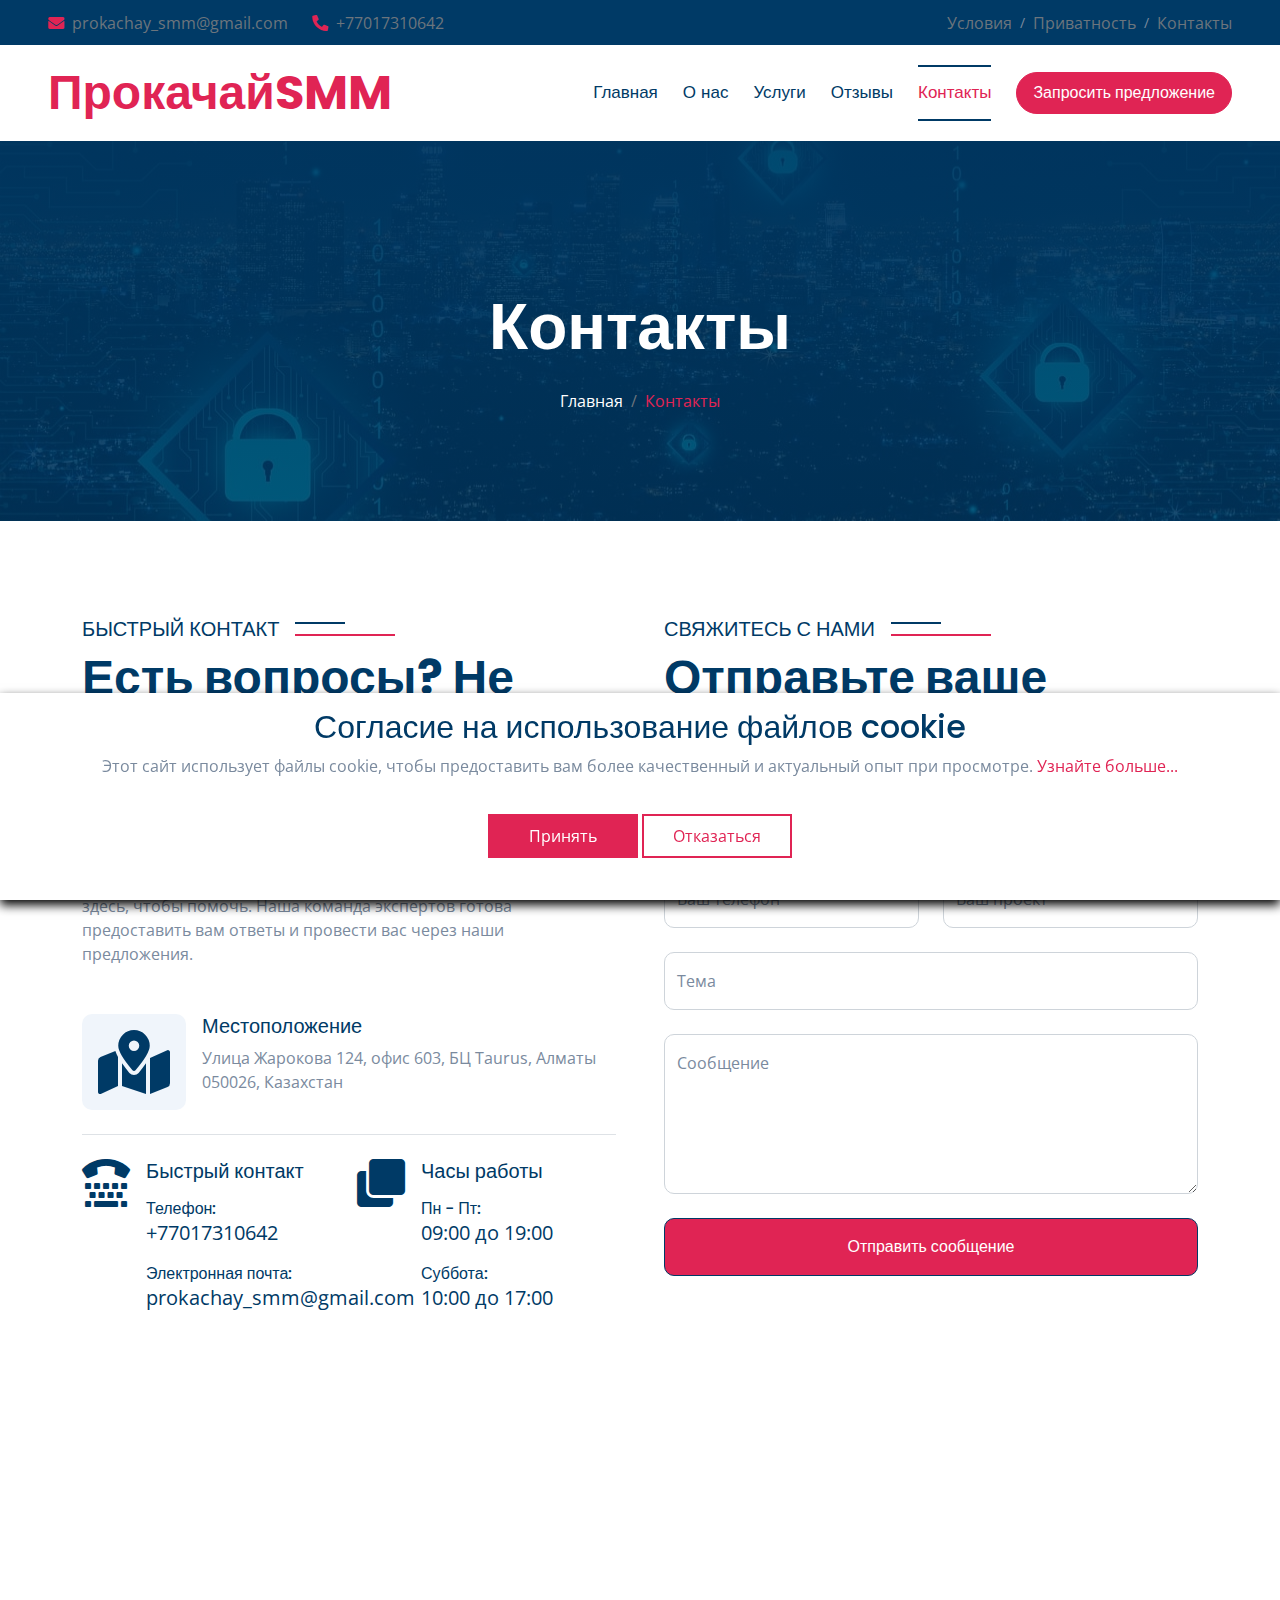
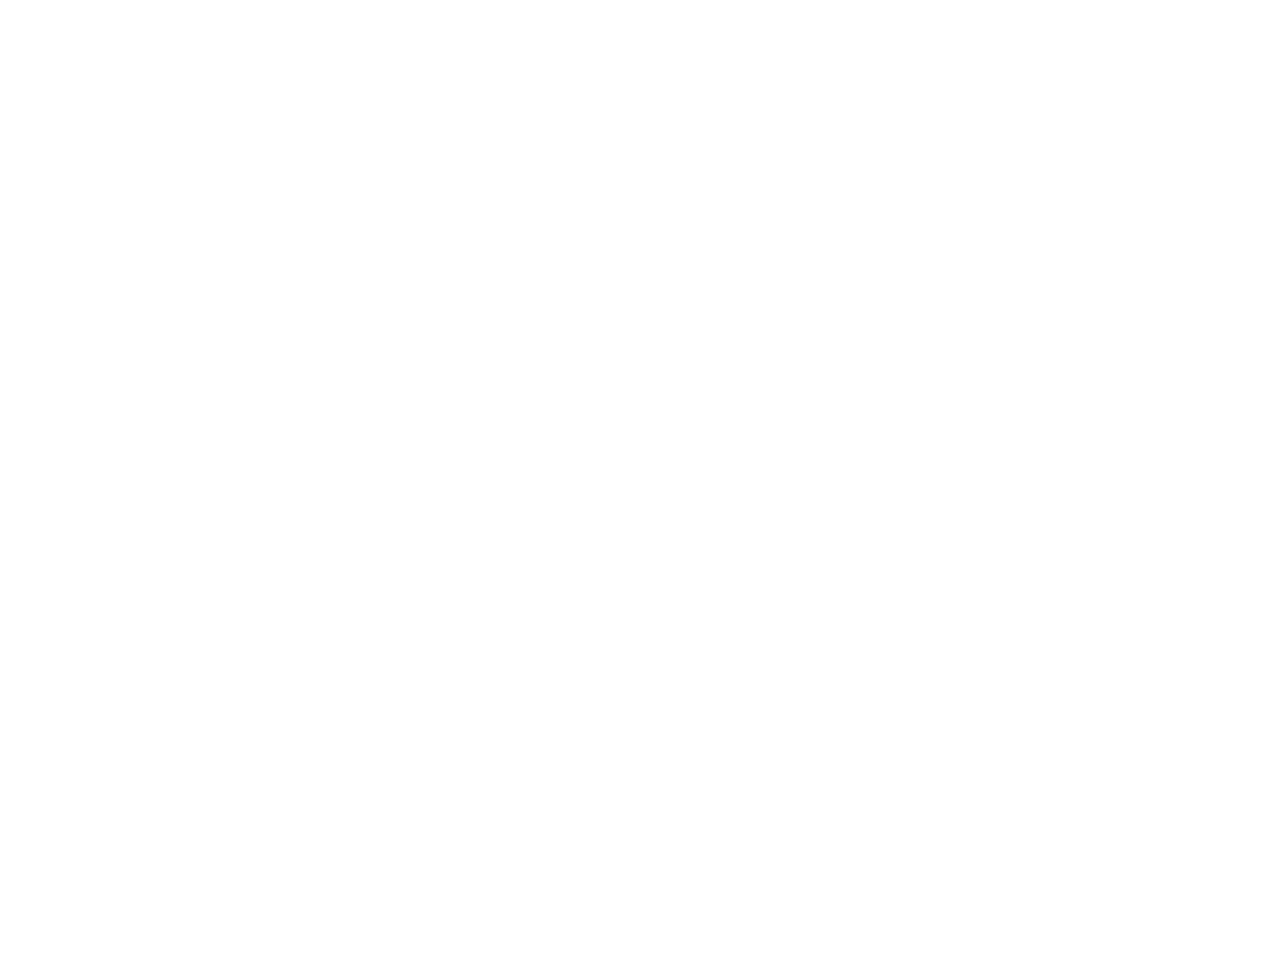
==== contact.html @ 14e6d7eb "WIP" ====
<!DOCTYPE html>
<html lang="en">
    <head>
        <meta charset="utf-8" />
        <title>ПрокачайSMM</title>
        <meta content="width=device-width, initial-scale=1.0" name="viewport" />
        <meta content="" name="keywords" />
        <meta content="" name="description" />

        <!-- Google Web Fonts -->
        <link rel="preconnect" href="https://fonts.googleapis.com" />
        <link rel="preconnect" href="https://fonts.gstatic.com" crossorigin />
        <link
            href="https://fonts.googleapis.com/css2?family=Open+Sans:wght@400;500;600;700&family=Poppins:wght@200;300;400;500;600&display=swap"
            rel="stylesheet"
        />

        <!-- Icon Font Stylesheet -->
        <link
            rel="stylesheet"
            href="https://use.fontawesome.com/releases/v5.15.4/css/all.css"
        />
        <link
            href="https://cdn.jsdelivr.net/npm/bootstrap-icons@1.4.1/font/bootstrap-icons.css"
            rel="stylesheet"
        />

        <link rel="shortcut icon" href="img/logo.png" type="image/x-icon" />

        <!-- Libraries Stylesheet -->
        <link href="lib/animate/animate.min.css" rel="stylesheet" />
        <link
            href="lib/owlcarousel/assets/owl.carousel.min.css"
            rel="stylesheet"
        />

        <!-- Customized Bootstrap Stylesheet -->
        <link href="css/bootstrap.min.css" rel="stylesheet" />

        <!-- Template Stylesheet -->
        <link href="css/style.css" rel="stylesheet" />
    </head>

    <body>
        <!-- Spinner Start -->
        <div
            id="spinner"
            class="show bg-white position-fixed translate-middle w-100 vh-100 top-50 start-50 d-flex align-items-center justify-content-center"
        >
            <div
                class="spinner-border text-secondary"
                style="width: 3rem; height: 3rem"
                role="status"
            >
                <span class="sr-only">Loading...</span>
            </div>
        </div>
        <!-- Spinner End -->

        <!-- Topbar Start -->
        <div class="container-fluid bg-primary px-5 d-none d-lg-block">
            <div class="row gx-0 align-items-center">
                <div class="col-lg-6 text-center text-lg-start mb-lg-0">
                    <div class="d-flex">
                        <a href="#" class="text-muted me-4"
                            ><i class="fas fa-envelope text-secondary me-2"></i
                            >prokachay_smm@gmail.com</a
                        >
                        <a href="#" class="text-muted me-0"
                            ><i class="fas fa-phone-alt text-secondary me-2"></i
                            >+77017310642</a
                        >
                    </div>
                </div>
                <div class="col-lg-6 text-center text-lg-end">
                    <div
                        class="d-inline-flex align-items-center"
                        style="height: 45px"
                    >
                        <a href="terms-of-use.html" class="text-muted me-2">
                            Условия</a
                        ><small> / </small>
                        <a href="privacy-policy.html" class="text-muted mx-2">
                            Приватность</a
                        ><small> / </small>
                        <a href="contact.html" class="text-muted ms-2">
                            Контакты</a
                        >
                    </div>
                </div>
            </div>
        </div>
        <!-- Topbar End -->

        <!-- Navbar & Hero Start -->
        <div class="container-fluid nav-bar p-0">
            <nav
                class="navbar navbar-expand-lg navbar-light bg-white px-4 px-lg-5 py-3 py-lg-0"
            >
                <a href="" class="navbar-brand p-0">
                    <h1 class="display-5 text-secondary m-0">ПрокачайSMM</h1>
                </a>
                <button
                    class="navbar-toggler"
                    type="button"
                    data-bs-toggle="collapse"
                    data-bs-target="#navbarCollapse"
                >
                    <span class="fa fa-bars"></span>
                </button>
                <div class="collapse navbar-collapse" id="navbarCollapse">
                    <div class="navbar-nav ms-auto py-0">
                        <a href="index.html" class="nav-item nav-link"
                            >Главная</a
                        >
                        <a href="about.html" class="nav-item nav-link">О нас</a>
                        <a href="service.html" class="nav-item nav-link"
                            >Услуги</a
                        >
                        <a href="testimonial.html" class="nav-item nav-link"
                            >Отзывы</a
                        >
                        <a href="contact.html" class="nav-item nav-link active"
                            >Контакты</a
                        >
                    </div>
                    <a
                        href="contact.html"
                        class="btn btn-primary border-secondary rounded-pill py-2 px-4 px-lg-3 mb-3 mb-md-3 mb-lg-0"
                        >Запросить предложение</a
                    >
                </div>
            </nav>
        </div>
        <!-- Navbar & Hero End -->
        <!-- Modal Search Start -->
        <div
            class="modal fade"
            id="searchModal"
            tabindex="-1"
            aria-labelledby="exampleModalLabel"
            aria-hidden="true"
        >
            <div class="modal-dialog modal-fullscreen">
                <div class="modal-content rounded-0">
                    <div class="modal-header">
                        <h4
                            class="modal-title text-secondary mb-0"
                            id="exampleModalLabel"
                        >
                            Search by keyword
                        </h4>
                        <button
                            type="button"
                            class="btn-close"
                            data-bs-dismiss="modal"
                            aria-label="Close"
                        ></button>
                    </div>
                    <div class="modal-body d-flex align-items-center">
                        <div class="input-group w-75 mx-auto d-flex">
                            <input
                                type="search"
                                class="form-control p-3"
                                placeholder="keywords"
                                aria-describedby="search-icon-1"
                            />
                            <span
                                id="search-icon-1"
                                class="input-group-text p-3"
                                ><i class="fa fa-search"></i
                            ></span>
                        </div>
                    </div>
                </div>
            </div>
        </div>
        <!-- Modal Search End -->

        <!-- Header Start -->
        <div class="container-fluid bg-breadcrumb">
            <div class="container text-center py-5" style="max-width: 900px">
                <h3
                    class="text-white display-3 mb-4 wow fadeInDown"
                    data-wow-delay="0.1s"
                >
                    Контакты
                </h3>
                <ol
                    class="breadcrumb justify-content-center text-white mb-0 wow fadeInDown"
                    data-wow-delay="0.3s"
                >
                    <li class="breadcrumb-item">
                        <a href="index.html" class="text-white">Главная</a>
                    </li>
                    <li class="breadcrumb-item active text-secondary">
                        Контакты
                    </li>
                </ol>
            </div>
        </div>
        <!-- Header End -->

        <!-- Contact Start -->
        <div class="container-fluid contact overflow-hidden py-5">
            <div class="container py-5">
                <div class="row g-5 mb-5">
                    <div class="col-lg-6 wow fadeInLeft" data-wow-delay="0.1s">
                        <div class="sub-style">
                            <h5 class="sub-title text-primary pe-3">
                                Быстрый контакт
                            </h5>
                        </div>
                        <h1 class="display-5 mb-4">
                            Есть вопросы? Не стесняйтесь обращаться к нам
                        </h1>
                        <p class="mb-5">
                            Если у вас есть какие-либо вопросы или вам нужна
                            дополнительная информация о наших услугах в области
                            SMM, мы здесь, чтобы помочь. Наша команда экспертов
                            готова предоставить вам ответы и провести вас через
                            наши предложения.
                        </p>
                        <div class="d-flex border-bottom mb-4 pb-4">
                            <i
                                class="fas fa-map-marked-alt fa-4x text-primary bg-light p-3 rounded"
                            ></i>
                            <div class="ps-3">
                                <h5>Местоположение</h5>
                                <p>
                                    Улица Жарокова 124, офис 603, БЦ Taurus,
                                    Алматы 050026, Казахстан
                                </p>
                            </div>
                        </div>
                        <div class="row g-3">
                            <div class="col-xl-6">
                                <div class="d-flex">
                                    <i
                                        class="fas fa-tty fa-3x text-primary"
                                    ></i>
                                    <div class="ps-3">
                                        <h5 class="mb-3">Быстрый контакт</h5>
                                        <div class="mb-3">
                                            <h6 class="mb-0">Телефон:</h6>
                                            <a
                                                href="#"
                                                class="fs-5 text-primary"
                                                >+77017310642</a
                                            >
                                        </div>
                                        <div class="mb-3">
                                            <h6 class="mb-0">
                                                Электронная почта:
                                            </h6>
                                            <a
                                                href="#"
                                                class="fs-5 text-primary"
                                                >prokachay_smm@gmail.com</a
                                            >
                                        </div>
                                    </div>
                                </div>
                            </div>
                            <div class="col-xl-6">
                                <div class="d-flex">
                                    <i
                                        class="fas fa-clone fa-3x text-primary"
                                    ></i>
                                    <div class="ps-3">
                                        <h5 class="mb-3">Часы работы</h5>
                                        <div class="mb-3">
                                            <h6 class="mb-0">Пн - Пт:</h6>
                                            <a
                                                href="#"
                                                class="fs-5 text-primary"
                                                >09:00 до 19:00</a
                                            >
                                        </div>
                                        <div class="mb-3">
                                            <h6 class="mb-0">Суббота:</h6>
                                            <a
                                                href="#"
                                                class="fs-5 text-primary"
                                                >10:00 до 17:00</a
                                            >
                                        </div>
                                    </div>
                                </div>
                            </div>
                        </div>
                    </div>
                    <div class="col-lg-6 wow fadeInRight" data-wow-delay="0.3">
                        <div class="sub-style">
                            <h5 class="sub-title text-primary pe-3">
                                Свяжитесь с нами
                            </h5>
                        </div>
                        <h1 class="display-5 mb-4">Отправьте ваше сообщение</h1>
                        <form>
                            <div class="row g-4">
                                <div class="col-lg-12 col-xl-6">
                                    <div class="form-floating">
                                        <input
                                            type="text"
                                            class="form-control"
                                            id="name"
                                            placeholder="Ваше имя"
                                        />
                                        <label for="name">Ваше имя</label>
                                    </div>
                                </div>
                                <div class="col-lg-12 col-xl-6">
                                    <div class="form-floating">
                                        <input
                                            type="email"
                                            class="form-control"
                                            id="email"
                                            placeholder="Ваша почта"
                                        />
                                        <label for="email">Ваша почта</label>
                                        <div
                                            id="result"
                                            style="color: red; font-size: 12px"
                                        ></div>
                                    </div>
                                </div>
                                <div class="col-lg-12 col-xl-6">
                                    <div class="form-floating">
                                        <input
                                            type="phone"
                                            class="form-control"
                                            id="phone"
                                            placeholder="Телефон"
                                        />
                                        <label for="phone">Ваш телефон</label>
                                    </div>
                                </div>
                                <div class="col-lg-12 col-xl-6">
                                    <div class="form-floating">
                                        <input
                                            type="text"
                                            class="form-control"
                                            id="project"
                                            placeholder="Проект"
                                        />
                                        <label for="project">Ваш проект</label>
                                    </div>
                                </div>
                                <div class="col-12">
                                    <div class="form-floating">
                                        <input
                                            type="text"
                                            class="form-control"
                                            id="subject"
                                            placeholder="Тема"
                                        />
                                        <label for="subject">Тема</label>
                                    </div>
                                </div>
                                <div class="col-12">
                                    <div class="form-floating">
                                        <textarea
                                            class="form-control"
                                            placeholder="Оставьте здесь сообщение"
                                            id="message"
                                            style="height: 160px"
                                        ></textarea>
                                        <label for="message">Сообщение</label>
                                    </div>
                                </div>
                                <div class="col-12">
                                    <button
                                        class="btn btn-primary w-100 py-3"
                                        id="submit"
                                        onclick="sendForm()"
                                    >
                                        Отправить сообщение
                                    </button>
                                </div>
                            </div>
                        </form>
                    </div>
                </div>
                <div class="office pt-5">
                    <div>
                        <div
                            class="col-12 pt-5 wow zoomIn"
                            data-wow-delay="0.1s"
                        >
                            <div class="rounded h-100">
                                <iframe
                                    src="https://www.google.com/maps/embed?pb=!1m18!1m12!1m3!1d409679.25427295704!2d76.51769753905036!3d43.233379493736415!2m3!1f0!2f0!3f0!3m2!1i1024!2i768!4f13.1!3m3!1m2!1s0x3883694d8a5c882b%3A0x65d26b71da552994!2zNGxpa2Uua3ogLSBTTU0g0LDQs9C10L3RgtGB0YLQstC-!5e0!3m2!1suk!2sua!4v1730104286946!5m2!1suk!2sua"
                                    class="rounded w-100"
                                    style="height: 500px"
                                    loading="lazy"
                                    referrerpolicy="no-referrer-when-downgrade"
                                ></iframe>
                            </div>
                        </div>
                    </div>
                </div>
            </div>
        </div>

        <!-- Contact End -->

        <!-- Footer Start -->
        <div
            class="container-fluid footer py-5 wow fadeIn"
            data-wow-delay="0.2s"
        >
            <div class="container py-5">
                <div class="row g-5">
                    <div class="col-md-6 col-lg-6 col-xl-3">
                        <div class="footer-item d-flex flex-column">
                            <h4 class="text-secondary mb-4">
                                Контактная информация
                            </h4>
                            <a href="">
                                <i class="fa fa-map-marker-alt me-2"></i> Улица
                                Жарокова 124, офис 603, БЦ Taurus, Алматы
                                050026, Казахстан
                            </a>
                            <a href="">
                                <i class="fas fa-envelope me-2"></i>
                                prokachay_smm@gmail.com
                            </a>
                            <a href="">
                                <i class="fas fa-phone me-2"></i>
                                +77017310642
                            </a>
                        </div>
                    </div>
                    <div class="col-md-6 col-lg-6 col-xl-3">
                        <div class="footer-item d-flex flex-column">
                            <h4 class="text-secondary mb-4">Часы работы</h4>
                            <div class="mb-3">
                                <h6 class="text-muted mb-0">Пн - Пт:</h6>
                                <p class="text-white mb-0">09:00 до 19:00</p>
                            </div>
                            <div class="mb-3">
                                <h6 class="text-muted mb-0">Суббота:</h6>
                                <p class="text-white mb-0">10:00 до 17:00</p>
                            </div>
                            <div class="mb-3">
                                <h6 class="text-muted mb-0">Выходные:</h6>
                                <p class="text-white mb-0">
                                    Воскресенье - выходной
                                </p>
                            </div>
                        </div>
                    </div>
                    <div class="col-md-6 col-lg-6 col-xl-3">
                        <div class="footer-item d-flex flex-column">
                            <h4 class="text-secondary mb-4">Ссылки</h4>
                            <a href="index.html" class="">
                                <i class="fas fa-angle-right me-2"></i> Главная
                            </a>
                            <a href="about.html" class="">
                                <i class="fas fa-angle-right me-2"></i>
                                О нас
                            </a>
                            <a href="contact.html" class="">
                                <i class="fas fa-angle-right me-2"></i> Контакты
                            </a>
                            <a href="terms-of-use.html" class="">
                                <i class="fas fa-angle-right me-2"></i> Условия
                                использования
                            </a>
                            <a href="privacy-policy.html" class="">
                                <i class="fas fa-angle-right me-2"></i> Политика
                                конфиденциальности
                            </a>
                        </div>
                    </div>
                    <div class="col-md-6 col-lg-6 col-xl-3">
                        <div class="footer-item">
                            <h4 class="text-secondary mb-4">Рассылка</h4>
                            <p class="text-white mb-3">
                                Подписывайтесь на нашу рассылку, чтобы получать
                                последние новости, полезные советы и обновления
                                из мира SMM прямо на ваш почтовый ящик.
                            </p>
                            <div class="position-relative mx-auto rounded-pill">
                                <input
                                    class="form-control border-0 rounded-pill w-100 py-3 ps-4 pe-5"
                                    type="text"
                                    placeholder="email"
                                    id="email"
                                />
                                <button
                                    type="button"
                                    id="submit"
                                    onclick="sendForm()"
                                    class="btn btn-primary rounded-pill position-absolute top-0 end-0 py-2 mt-2 me-2"
                                >
                                    Подписаться
                                </button>
                            </div>
                            <div
                                id="result"
                                style="color: red; font-size: 12px"
                            ></div>
                        </div>
                    </div>
                </div>
            </div>
        </div>
        <!-- Footer End -->

        <!-- Back to Top -->
        <a href="#" class="btn btn-primary btn-lg-square back-to-top"
            ><i class="fa fa-arrow-up"></i
        ></a>

        <!-- Cookie banner -->
        <div class="cookie-wrapper show">
            <div>
                <i class="bx bx-cookie"></i>
                <h2 style="text-align: center">
                    Согласие на использование файлов cookie
                </h2>
            </div>

            <div class="data">
                <p>
                    Этот сайт использует файлы cookie, чтобы предоставить вам
                    более качественный и актуальный опыт при просмотре.
                    <a href="#">Узнайте больше...</a>
                </p>
            </div>

            <div class="buttons">
                <button class="cookie-button" id="acceptBtn">Принять</button>
                <button class="cookie-button" id="declineBtn">
                    Отказаться
                </button>
            </div>
        </div>
        <!-- End Cookie banner -->

        <!-- JavaScript Libraries -->
        <script src="https://ajax.googleapis.com/ajax/libs/jquery/3.6.4/jquery.min.js"></script>
        <script src="https://cdn.jsdelivr.net/npm/bootstrap@5.0.0/dist/js/bootstrap.bundle.min.js"></script>
        <script src="lib/wow/wow.min.js"></script>
        <script src="lib/easing/easing.min.js"></script>
        <script src="lib/waypoints/waypoints.min.js"></script>
        <script src="lib/counterup/counterup.min.js"></script>
        <script src="lib/owlcarousel/owl.carousel.min.js"></script>

        <!-- Template Javascript -->
        <script src="js/main.js"></script>
        <script src="js/cookiebanner.js"></script>
        <script src="js/contact-form.js"></script>
    </body>
</html>
---- css/style.css ----
/*** Spinner Start ***/
/*** Spinner ***/
#spinner {
    opacity: 0;
    visibility: hidden;
    transition: opacity 0.5s ease-out, visibility 0s linear 0.5s;
    z-index: 99999;
}

#spinner.show {
    transition: opacity 0.5s ease-out, visibility 0s linear 0s;
    visibility: visible;
    opacity: 1;
}
/*** Spinner End ***/

.back-to-top {
    position: fixed;
    right: 30px;
    bottom: 30px;
    display: flex;
    width: 45px;
    height: 45px;
    align-items: center;
    justify-content: center;
    transition: 0.5s;
    z-index: 99;
}

/*** Button Start ***/
.btn {
    font-weight: 600;
    transition: 0.5s;
}

.btn-square {
    width: 32px;
    height: 32px;
}

.btn-sm-square {
    width: 34px;
    height: 34px;
}

.btn-md-square {
    width: 44px;
    height: 44px;
}

.btn-lg-square {
    width: 56px;
    height: 56px;
}

.btn-square,
.btn-sm-square,
.btn-md-square,
.btn-lg-square {
    padding: 0;
    display: flex;
    align-items: center;
    justify-content: center;
    font-weight: normal;
    border-radius: 50%;
}

.btn.btn-primary {
    background: var(--bs-secondary) !important;
    color: var(--bs-white) !important;
    font-family: 'Poppins', sans-serif;
    font-weight: 400;
    transition: 0.5s;
}

.btn.btn.btn-primary:hover {
    background: var(--bs-primary) !important;
    color: var(--bs-secondary);
    border: 1px solid var(--bs-secondary);
}

.btn.btn-secondary {
    background: transparent;
    color: var(--bs-secondary);
    font-family: 'Poppins', sans-serif;
    font-weight: 400;
    border: none;
    transition: 0.5s;
}

.btn.btn-secondary:hover {
    color: var(--bs-primary) !important;
}

/*** Section Title Start ***/
.section-title {
    max-width: 900px;
    text-align: center;
    margin: 0 auto;
}

.section-title .sub-style {
    position: relative;
    display: inline-block;
    text-transform: uppercase;
    color: var(--bs-primary);
}

.section-title .sub-style::before {
    content: '';
    width: 100px;
    position: absolute;
    bottom: 50%;
    left: 0;
    transform: translateY(-50%);
    margin-bottom: -6px;
    margin-left: -100px;
    border: 1px solid var(--bs-secondary) !important;
}

.section-title .sub-style::after {
    content: '';
    width: 50px;
    position: absolute;
    top: 50%;
    left: 0;
    transform: translateY(-50%);
    margin-top: -8px;
    margin-left: -50px;
    border: 1px solid var(--bs-primary) !important;
}

.sub-title {
    position: relative;
    display: inline-block;
    text-transform: uppercase;
    color: var(--bs-primary);
}

.sub-title::before {
    content: '';
    width: 100px;
    position: absolute;
    bottom: 50%;
    right: 0;
    transform: translateY(-50%);
    margin-bottom: -8px;
    margin-right: -100px;
    border: 1px solid var(--bs-secondary) !important;
}

.sub-title::after {
    content: '';
    width: 50px;
    position: absolute;
    top: 50%;
    right: 0;
    transform: translateY(-50%);
    margin-top: -6px;
    margin-right: -50px;
    border: 1px solid var(--bs-primary) !important;
}

/*** Topbar Start ***/
.fixed-top .container {
    transition: 0.5s;
}

.topbar {
    padding: 2px 10px 2px 20px;
    background: var(--bs-primary) !important;
}

.topbar a,
.topbar a i {
    transition: 0.5s;
}

.topbar a:hover,
.topbar a i:hover {
    color: var(--bs-secondary) !important;
}

@media (max-width: 768px) {
    .topbar {
        display: none;
    }
}
/*** Topbar End ***/

/*** Navbar ***/
.navbar-light .navbar-nav .nav-link {
    font-family: 'Poppins', sans-serif;
    position: relative;
    margin-right: 25px;
    padding: 35px 0;
    color: var(--bs-primary) !important;
    font-size: 17px;
    font-weight: 400;
    outline: none;
    transition: 0.5s;
}

.sticky-top .navbar-light .navbar-nav .nav-link {
    padding: 20px 0;
    color: var(--bs-primary) !important;
}

.navbar-light .navbar-nav .nav-link:hover,
.navbar-light .navbar-nav .nav-link.active {
    color: var(--bs-secondary) !important;
}

.navbar-light .navbar-brand img {
    max-height: 60px;
    transition: 0.5s;
}

.sticky-top .navbar-light .navbar-brand img {
    max-height: 45px;
}

.navbar .dropdown-toggle::after {
    border: none;
    content: '\f107';
    font-family: 'Font Awesome 5 Free';
    font-weight: 600;
    vertical-align: middle;
}

@media (min-width: 1200px) {
    .navbar .nav-item .dropdown-menu {
        display: block;
        visibility: hidden;
        top: 100%;
        transform: rotateX(-75deg);
        transform-origin: 0% 0%;
        border: 0;
        border-radius: 10px;
        transition: 0.5s;
        opacity: 0;
    }
}

.dropdown .dropdown-menu a:hover {
    background: var(--bs-primary);
    color: var(--bs-secondary);
}

.navbar .nav-item:hover .dropdown-menu {
    transform: rotateX(0deg);
    visibility: visible;
    background: var(--bs-light) !important;
    transition: 0.5s;
    opacity: 1;
}

@media (max-width: 991.98px) {
    .sticky-top {
        position: relative;
        background: var(--bs-white);
    }

    .navbar.navbar-expand-lg .navbar-toggler {
        padding: 10px 20px;
        border: 1px solid var(--bs-primary) !important;
        color: var(--bs-primary);
    }

    .navbar-light .navbar-collapse {
        margin-top: 15px;
        border-top: 1px solid #dddddd;
    }

    .navbar-light .navbar-nav .nav-link,
    .sticky-top .navbar-light .navbar-nav .nav-link {
        padding: 10px 0;
        margin-left: 0;
        color: var(--bs-dark) !important;
    }

    .navbar-light .navbar-brand img {
        max-height: 45px;
    }
}

@media (min-width: 991.98px) {
    .sticky-top .navbar-light {
        background: var(--bs-light) !important;
    }

    /*** Top and Bottom borders go out ***/
    .navbar-light .navbar-nav .nav-link:after,
    .navbar-light .navbar-nav .nav-link::before {
        position: absolute;
        content: '';
        top: 30px;
        bottom: 30px;
        left: 0px;
        width: 100%;
        height: 2px;
        background: var(--bs-primary);
        opacity: 0;
        transition: all 0.5s;
    }

    .navbar-light .navbar-nav .nav-link:before {
        bottom: auto;
    }

    .navbar-light .navbar-nav .nav-link:after {
        top: auto;
    }

    .navbar-light .navbar-nav .nav-link:hover:before,
    .navbar-light .navbar-nav .nav-link.active:before {
        top: 20px;
        opacity: 1;
    }

    .navbar-light .navbar-nav .nav-link:hover::after,
    .navbar-light .navbar-nav .nav-link.active::after {
        bottom: 20px;
        opacity: 1;
    }
}

#searchModal .modal-content {
    background: rgba(240, 245, 251, 0.5);
}
/*** Navbar End ***/

/*** Single Page Hero Header Start ***/
.bg-breadcrumb {
    background: linear-gradient(rgba(0, 58, 102, 0.9), rgba(0, 58, 102, 0.8)),
        url(../img/breadcrumb.png);
    background-position: center center;
    background-repeat: no-repeat;
    background-attachment: initial;
    background-size: cover;
    padding: 100px 0 60px 0;
}
/*** Single Page Hero Header End ***/

/*** Carousel Hero Header Start ***/
.carousel-header .carousel-control-prev .carousel-control-prev-icon,
.carousel-header .carousel-control-next .carousel-control-next-icon {
    width: 4rem;
    height: 4rem;
    margin-left: -60px;
    border-radius: 50%;
    background-size: 60% 60%;
    transition: 0.5s;
}

.carousel-header .carousel-control-next .carousel-control-next-icon {
    margin-left: 0;
    margin-right: -60px;
}

.carousel-header .carousel .carousel-indicators {
    padding-bottom: 0;
    transition: 0.5s;
}

.carousel-header .carousel .carousel-indicators li,
.carousel-header .carousel .carousel-indicators li,
.carousel-header .carousel .carousel-indicators li {
    width: 8px;
    height: 8px;
    border: 8px solid var(--bs-primary);
    border-radius: 50%;
    margin-right: 30px;
    transition: 0.5s;
}

.carousel-header .carousel .carousel-indicators li.active {
    width: 8px;
    height: 8px;
    border: 8px solid var(--bs-secondary);
}

.carousel-header .carousel-inner .carousel-item {
    position: relative;
    min-height: 100vh;
}

.carousel-header .carousel-inner .carousel-item img {
    position: absolute;
    width: 100%;
    height: 100%;
    object-fit: cover;
}

.carousel-header .carousel-inner .carousel-item .carousel-caption {
    position: absolute;
    width: 100%;
    height: 100%;
    top: 0;
    left: 0;
    display: flex;
    align-items: center;
    justify-content: center;
    text-align: center;
    background: linear-gradient(rgba(0, 0, 0, 0.6), rgba(0, 0, 0, 0.6));
    background-size: cover;
}

@media (max-width: 768px) {
    .carousel-header {
        height: 700px !important;
    }

    .carousel-header .carousel-control-prev .carousel-control-prev-icon,
    .carousel-header .carousel-control-next .carousel-control-next-icon {
        margin-top: 500px;
    }

    .carousel-header .carousel-control-prev .carousel-control-prev-icon {
        margin-left: 0px;
    }

    .carousel-header .carousel-control-next .carousel-control-next-icon {
        margin-right: 0px;
    }

    .carousel-header .carousel .carousel-indicators {
        padding: 0;
    }
}
/*** Carousel Hero Header End ***/

/*** Counter Facts Start ***/
.counter-facts {
    background: linear-gradient(
            rgba(255, 255, 255, 0.9),
            rgba(255, 255, 255, 0.8)
        ),
        url(../img/breadcrumb.png);
    background-size: cover;
    background-attachment: fixed;
    background-position: center center;
    background-repeat: no-repeat;
}

.counter-facts .counter {
    position: relative;
    text-align: center;
    width: 200px;
    min-height: 215px;
    padding: 10px 15px;
    margin: 0 auto;
    border-radius: 100px;
    box-shadow: 0 8px 5px rgba(0, 0, 0, 0.2);
    background: var(--bs-white);
}

.counter-facts .counter:before {
    content: '';
    position: absolute;
    height: 105px;
    width: 100%;
    left: 0;
    top: 0;
    border-radius: 10px 10px 0 0;
    background-color: var(--bs-primary);
}
.counter-facts .counter .counter-icon {
    position: relative;
    width: 120px;
    height: 100px;
    margin: 0 auto 10px;
    border-radius: 10px 10px 0 0;
    transform: translateY(-20px);
    font-size: 50px;
    line-height: 90px;
    color: var(--bs-secondary);
    background: rgba(1, 143, 252, 0.5);
    clip-path: polygon(0% 0%, 100% 0, 100% 70%, 50% 100%, 0 70%);
}
.counter-facts .counter .counter-icon:before {
    content: '';
    position: absolute;
    width: 120px;
    height: 90px;
    top: 0;
    left: 50%;
    transform: translateX(-50%);
    border-radius: 10px 10px 0 0;
    background: rgba(0, 58, 102, 0.5);
    z-index: -1;
    clip-path: polygon(0% 0%, 100% 0, 100% 70%, 50% 100%, 0 70%);
}
.counter-facts .counter:hover .counter-icon i {
    transform: rotate(360deg);
    transition: all 0.3s ease;
}
.counter-facts .counter h3 {
    color: var(--bs-primary);
    font-size: 17px;
    font-weight: 600;
    letter-spacing: 1px;
    text-transform: uppercase;
    margin: 0 0 5px 0;
}
.counter-facts .counter .counter-value {
    font-size: 30px;
    font-weight: 700;
    display: block;
    color: var(--bs-secondary);
}

@media screen and (max-width: 1200px) {
    .counter-facts .counter {
        margin-bottom: 40px;
    }
}
/*** Counter Facts End ***/

/*** service Start ***/
.service .service-item {
    position: relative;
    overflow: hidden;
}

.service .service-item .service-inner .service-title {
    position: relative;
    margin-top: -30px;
    text-align: center;
    transition: 0.5s;
}

.service .service-item .service-inner .service-title .service-content {
    position: absolute;
    bottom: -100%;
    left: 0;
    margin-left: 30px;
    margin-right: 30px;
    text-align: center;
    border-radius: 10px;
    background: var(--bs-primary);
    opacity: 0;
    transition: 0.5s;
}

.service .service-item:hover .service-inner .service-title .service-content {
    bottom: 0;
    opacity: 1;
}

.service .service-item .service-inner .service-title .service-content a h4 {
    border-bottom: 1px solid rgba(256, 256, 256, 0.1);
}

.service .service-item .service-inner .service-title .service-title-name {
    transition: 0.5s;
}

.service .service-item:hover .service-inner .service-title .service-title-name {
    opacity: 0;
}

.service .service-item .service-inner .service-img {
    position: relative;
    border-radius: 10px;
    overflow: hidden;
}

.service .service-item .service-inner .service-img::after {
    content: '';
    position: absolute;
    bottom: 0;
    left: 0;
    width: 100%;
    height: 0;
    border-radius: 10px;
    background: rgba(255, 255, 255, 0.5);
    transition: 0.5s;
    opacity: 0;
}

.service .service-item:hover .service-inner .service-img::after {
    height: 100%;
    opacity: 1;
}

.service .service-item .service-inner .service-img img {
    transition: 0.5s;
}

.service .service-item:hover .service-inner .service-img img {
    transform: scale(1.3);
}
/*** Service End ***/

/*** Features Start ***/
.features .feature-item {
    position: relative;
    box-shadow: 0 0 45px rgba(0, 0, 0, 0.1);
    border-radius: 10px;
}

.features .feature-item::after {
    content: '';
    position: absolute;
    width: 100%;
    height: 0;
    bottom: 0;
    left: 0;
    border-radius: 10px;
    background: rgba(0, 58, 102, 0.1);
    z-index: -1;
    transition: 0.5s;
}

.features .feature-item:hover::after {
    height: 100%;
}

.features .feature-item .feature-icon {
    width: 120px;
    height: 120px;
    border-radius: 10px;
    display: inline-flex;
    align-items: center;
    justify-content: center;
    text-align: center;
    background: var(--bs-light);
    transition: 0.5s;
}

.features .feature-item:hover .feature-icon {
    border-radius: 50%;
    background: var(--bs-white) !important;
}

.features .feature-item .feature-icon i {
    transition: 0.5s;
}

.features .feature-item:hover .feature-icon i {
    color: var(--bs-secondary) !important;
    transform: rotate(360deg);
    transition: all 0.5s ease;
}
/*** Features End ***/

/*** Country Start ***/
.country .country-item {
    position: relative;
}

.country .country-item::after {
    position: absolute;
    content: '';
    width: 100%;
    height: 0;
    bottom: 0;
    left: 0;
    background: rgba(0, 58, 102, 0.7);
    border-radius: 10px;
    transition: 0.5s;
    z-index: 1;
}

.country .country-item:hover::after {
    height: 100%;
}

.country .country-item .country-flag {
    position: absolute;
    width: 90px;
    height: 90px;
    border-radius: 50%;
    top: -45px;
    left: 50%;
    transform: translateX(-50%);
    transition: 0.5s;
    z-index: 2;
}

.country .country-item .country-flag img {
    border: 5px solid var(--bs-white);
    transition: 0.5s;
}

.country .country-item:hover .country-flag img {
    border: 5px solid var(--bs-white);
    transform: rotate(360deg);
    transition: all 0.5s ease;
}

.country .country-item .country-name {
    position: absolute;
    top: 50%;
    left: 50%;
    transform: translate(-50%, -50%);
    transition: 0.5s;
    opacity: 0;
    z-index: 3;
}

.country .country-item:hover .country-name {
    opacity: 1;
}

.country .country-item img {
    transition: 0.5s;
}

.country .country-item:hover img {
    transform: scale(1.2);
}

.country .country-item .country-name a.fs-4 {
    transition: 0.5s;
}

.country .country-item .country-name a.fs-4:hover {
    color: var(--bs-secondary) !important;
}
/*** Country End ***/

/*** testimonial Start ***/
.testimonial .owl-carousel.testimonial-carousel {
    position: relative;
}

.testimonial
    .owl-carousel.testimonial-carousel
    .testimonial-item
    .testimonial-content {
    position: relative;
    border-radius: 10px;
    background: var(--bs-light);
}

.testimonial
    .owl-carousel.testimonial-carousel
    .testimonial-item
    .testimonial-content::after {
    position: absolute;
    content: '';
    width: 45px;
    height: 45px;
    bottom: -20px;
    left: 30px;
    transform: rotate(45deg);
    background: var(--bs-light);
    z-index: -1;
}

.testimonial .owl-carousel.testimonial-carousel .owl-nav {
    position: absolute;
    top: -60px;
    right: 0;
    display: flex;
    font-size: 40px;
    color: var(--bs-primary);
}

.testimonial .owl-carousel.testimonial-carousel .owl-nav .owl-prev {
    margin-right: 40px;
}

.testimonial .owl-carousel.testimonial-carousel .owl-nav .owl-prev,
.testimonial .owl-carousel.testimonial-carousel .owl-nav .owl-next {
    transition: 0.5s;
}

.testimonial .owl-carousel.testimonial-carousel .owl-nav .owl-prev:hover,
.testimonial .owl-carousel.testimonial-carousel .owl-nav .owl-next:hover {
    color: var(--bs-secondary);
}
/*** testimonial end ***/

/*** training Start ***/
.training .training-item .training-inner {
    position: relative;
}

.training .training-item .training-inner .training-title-name {
    position: absolute;
    width: 100%;
    height: 100%;
    bottom: 0;
    left: 0;
    padding: 20px;
    border-radius: 10px;
    background: rgba(0, 0, 0, 0.5);
    display: flex;
    flex-direction: column;
    justify-content: end;
    text-align: center;
    transition: 0.5s;
}

.training .training-item {
    border-radius: 10px;
    position: relative;
    overflow: hidden;
}

.training .training-item:hover .training-inner .training-title-name {
    background: rgba(0, 58, 102, 0.5);
}

.training .training-item:hover .training-inner .training-title-name a {
    opacity: 0;
}

.training .training-item .training-inner img {
    transition: 0.5s;
}

.training .training-item:hover .training-inner img {
    transform: scale(1.3);
}

.training .training-item .training-content {
    position: absolute;
    width: 100%;
    bottom: -100%;
    left: 0;
    transition: 0.5s;
}

.training .training-item:hover .training-content {
    bottom: 0;
}
/*** training End ***/

#approach {
    @media (max-width: 772px) {
        margin-top: 150px;
    }
}

/*** Contact Start ***/
.contact .office .office-item {
    text-align: center;
    border-radius: 10px;
    box-shadow: 0 0 45px rgba(0, 0, 0, 0.2);
    background: var(--bs-light);
    transition: 0.5s;
}

.contact .office .office-item:hover {
    box-shadow: 20px 20px 20px rgba(0, 58, 102, 0.3);
}

.contact .office .office-item .office-img {
    position: relative;
    overflow: hidden;
    border-radius: 10px;
}

.contact .office .office-item .office-img img {
    transition: 0.5s;
}

.contact .office .office-item:hover .office-img img {
    transform: scale(1.3);
}

.contact .office .office-item .office-content a.text-secondary,
.contact .office .office-item .office-content a.text-muted {
    transition: 0.5s;
}

.contact .office .office-item .office-content a.text-muted:hover {
    color: var(--bs-secondary) !important;
}

.contact .office .office-item .office-content a.text-secondary:hover {
    color: var(--bs-primary) !important;
}
/*** Contact End ***/

/*** Footer Start ***/
.footer {
    background: var(--bs-primary);
}
.footer .footer-item a {
    line-height: 30px;
    color: var(--bs-white);
    transition: 0.5s;
}

.footer .footer-item p {
    line-height: 30px;
}

.footer .footer-item a:hover {
    letter-spacing: 2px;
    color: var(--bs-secondary);
}

/*** Footer End ***/

/*** copyright Start ***/
.copyright {
    border-top: 1px solid rgba(255, 255, 255, 0.08);
    background: var(--bs-secondary) !important;
}
@import url('https://fonts.googleapis.com/css2?family=Poppins:wght@300;400;500;600&display=swap');

.cookie-wrapper {
    position: fixed;
    bottom: 0px;
    right: 0;
    width: 100%;
    background: #fff;
    padding: 15px 25px 22px;
    transition: right 0.3s ease;
    box-shadow: 0 5px 10px rgb(0, 0, 0);
    z-index: 999;
    @media (max-width: 600px) {
        width: 100%;
    }
}
.cookie-wrapper .show {
    right: 20px;
}

.hidden {
    display: none;
}
header i {
    color: #e02454;
    font-size: 32px;
    text-align: center;
}
header h2 {
    color: #e02454;
    font-weight: 500;
    text-align: center;
}
.data {
    text-align: center;
}
.data p a {
    color: #e02454;
    text-decoration: none;
    text-align: center !important;
}
.data p a:hover {
    text-decoration: underline;
}
.buttons {
    padding: 20px 0px;
    text-align: center;
}
.buttons .cookie-button {
    border: 2px solid #e02454;
    color: #fff;
    padding: 8px 0;
    background: #e02454;
    cursor: pointer;
    width: calc(100% / 2 - 10px);
    transition: all 0.2s ease;
    max-width: 150px;
    border-radius: 0px;
}
.buttons #acceptBtn:hover {
    background-color: transparent;
    color: #e02454;
}
#declineBtn {
    background-color: #fff;
    color: #e02454;
    border-radius: 0;
}
#declineBtn:hover {
    background-color: #e02454;
    color: #fff;
}
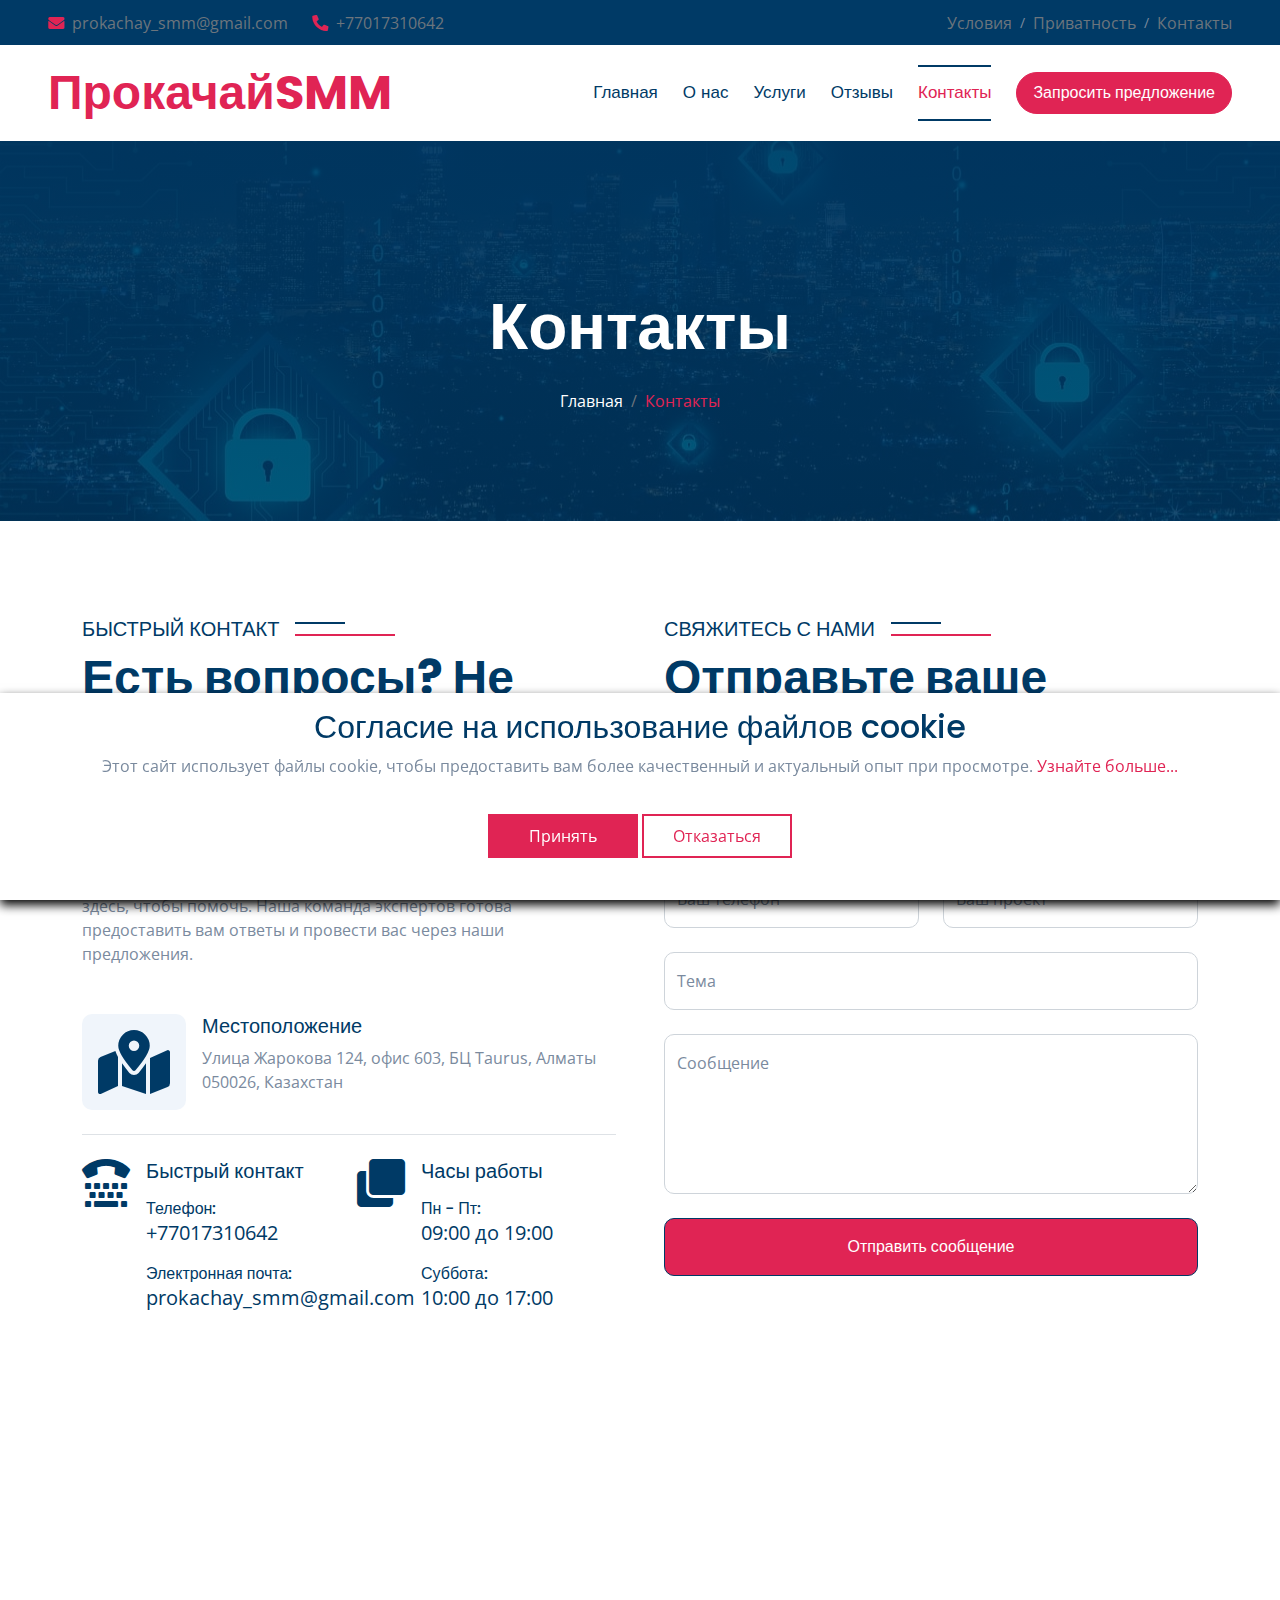
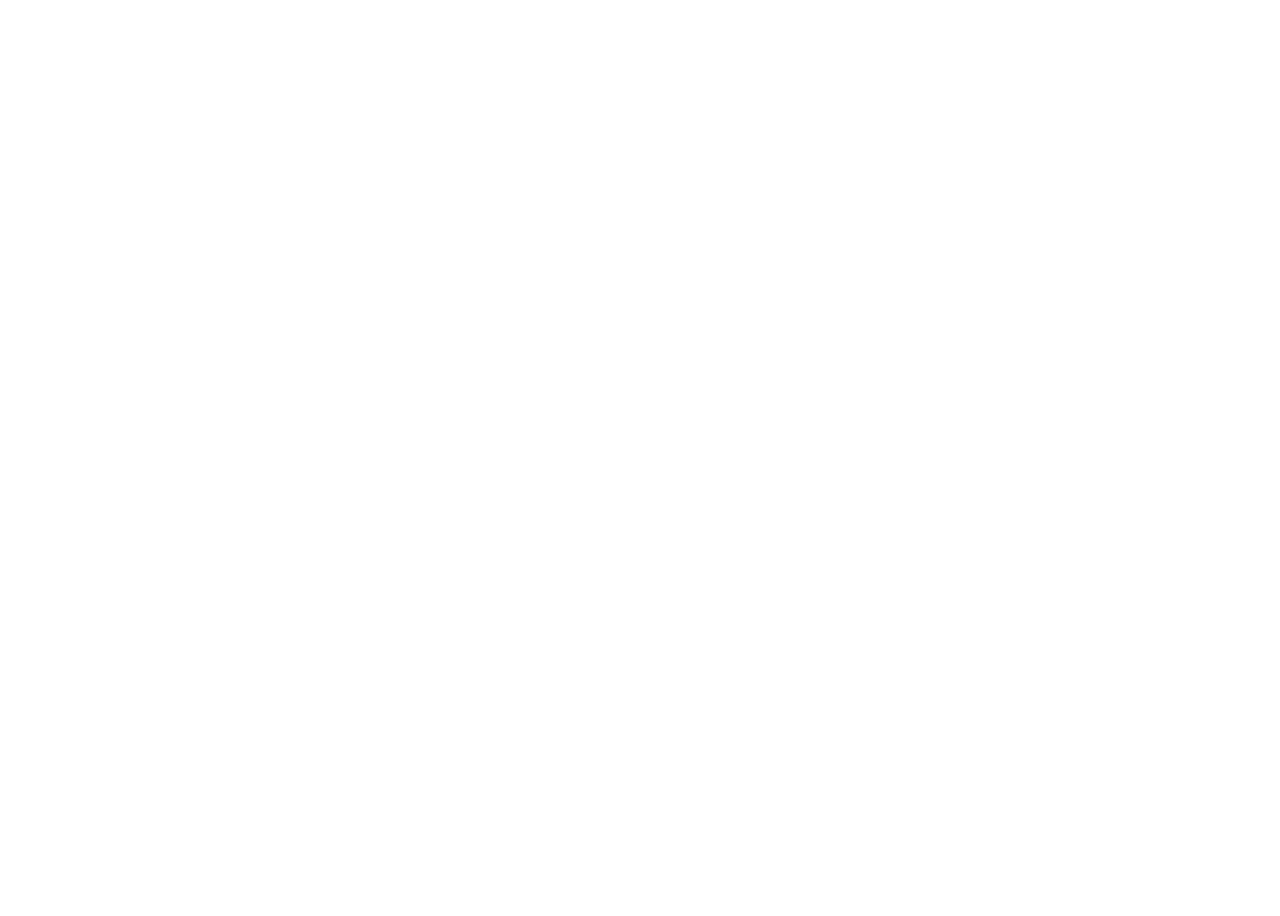
==== commit 3b7a929d: "WIP" ====
--- a/contact.html
+++ b/contact.html
@@ -412,7 +412,7 @@
         >
             <div class="container py-5">
                 <div class="row g-5">
-                    <div class="col-md-6 col-lg-6 col-xl-3">
+                    <div class="col-md-6 col-lg-6 col-xl-4">
                         <div class="footer-item d-flex flex-column">
                             <h4 class="text-secondary mb-4">
                                 Контактная информация
@@ -432,7 +432,7 @@
                             </a>
                         </div>
                     </div>
-                    <div class="col-md-6 col-lg-6 col-xl-3">
+                    <div class="col-md-6 col-lg-6 col-xl-4">
                         <div class="footer-item d-flex flex-column">
                             <h4 class="text-secondary mb-4">Часы работы</h4>
                             <div class="mb-3">
@@ -451,7 +451,7 @@
                             </div>
                         </div>
                     </div>
-                    <div class="col-md-6 col-lg-6 col-xl-3">
+                    <div class="col-md-6 col-lg-6 col-xl-4">
                         <div class="footer-item d-flex flex-column">
                             <h4 class="text-secondary mb-4">Ссылки</h4>
                             <a href="index.html" class="">
@@ -472,36 +472,6 @@
                                 <i class="fas fa-angle-right me-2"></i> Политика
                                 конфиденциальности
                             </a>
-                        </div>
-                    </div>
-                    <div class="col-md-6 col-lg-6 col-xl-3">
-                        <div class="footer-item">
-                            <h4 class="text-secondary mb-4">Рассылка</h4>
-                            <p class="text-white mb-3">
-                                Подписывайтесь на нашу рассылку, чтобы получать
-                                последние новости, полезные советы и обновления
-                                из мира SMM прямо на ваш почтовый ящик.
-                            </p>
-                            <div class="position-relative mx-auto rounded-pill">
-                                <input
-                                    class="form-control border-0 rounded-pill w-100 py-3 ps-4 pe-5"
-                                    type="text"
-                                    placeholder="email"
-                                    id="email"
-                                />
-                                <button
-                                    type="button"
-                                    id="submit"
-                                    onclick="sendForm()"
-                                    class="btn btn-primary rounded-pill position-absolute top-0 end-0 py-2 mt-2 me-2"
-                                >
-                                    Подписаться
-                                </button>
-                            </div>
-                            <div
-                                id="result"
-                                style="color: red; font-size: 12px"
-                            ></div>
                         </div>
                     </div>
                 </div>
